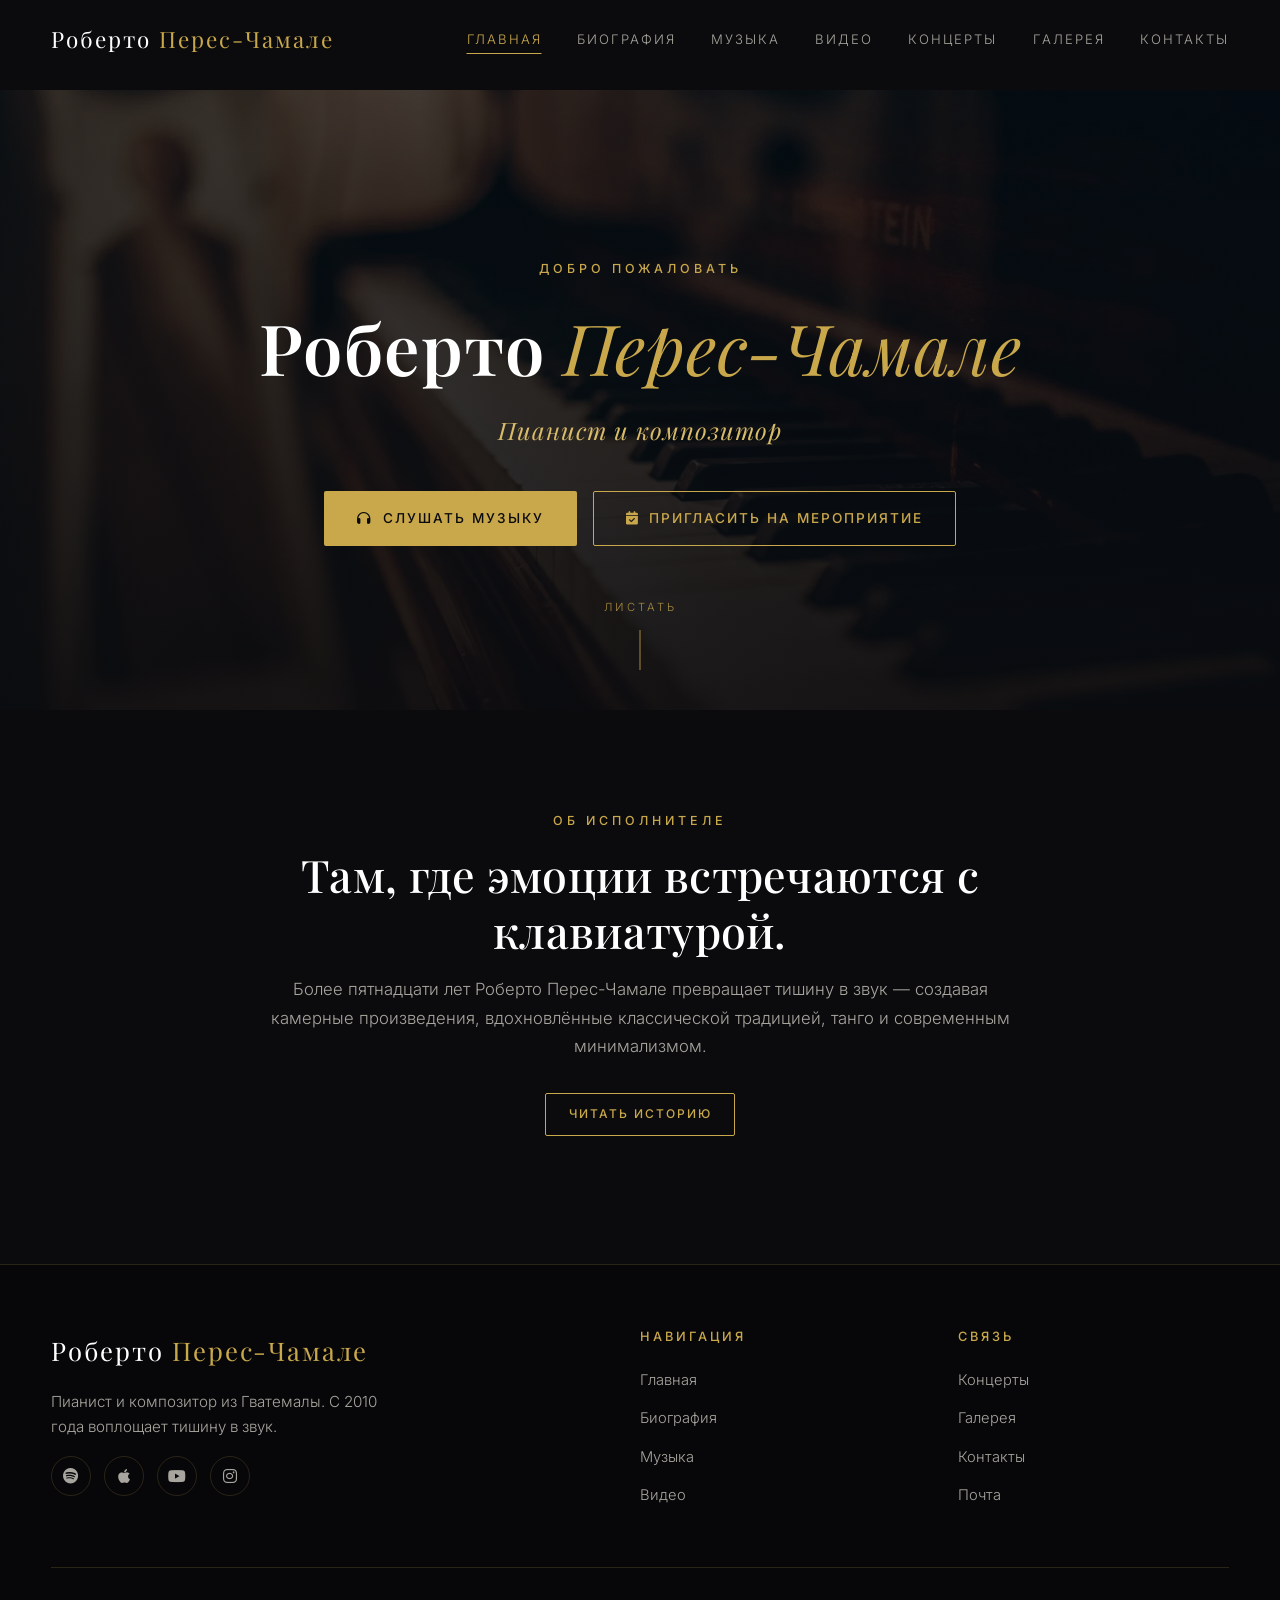
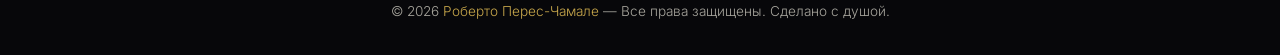
==== index.html @ b9c7d6a5 "Added photos to gallery and updated contact info" ====
<!doctype html>
<html lang="ru">
  <head>
    <meta charset="UTF-8" />
    <meta name="viewport" content="width=device-width, initial-scale=1.0" />
    <title>Роберто Перес-Чамале — Пианист и композитор</title>
    <meta
      name="description"
      content="Официальный портфолио Роберто Перес-Чамале, пианиста и композитора. Слушайте оригинальные сочинения, смотрите живые выступления и приглашайте на мероприятия."
    />
    <!-- ============== FAVICON SECTION ================== -->
    <link
      rel="icon"
      href="data:image/svg+xml,%3Csvg xmlns='http://www.w3.org/2000/svg' viewBox='0 0 100 100'%3E%3Ctext y='.9em' font-size='90'%3E🎹%3C/text%3E%3C/svg%3E"
    />
    <!-- =========== FONTS GOOGLE & AWESOME SECTION =========== -->
    <link rel="preconnect" href="https://fonts.googleapis.com" />
    <link rel="preconnect" href="https://fonts.gstatic.com" crossorigin />
    <link
      href="https://fonts.googleapis.com/css2?family=Playfair+Display:wght@400;500;600;700&family=Inter:wght@300;400;500;600&display=swap"
      rel="stylesheet"
    />
    <link
      rel="stylesheet"
      href="https://cdnjs.cloudflare.com/ajax/libs/font-awesome/6.5.1/css/all.min.css"
    />

    <!-- =============== CSS SECTION =============== -->
    <link rel="stylesheet" href="/css/style.css" />
  </head>
  <body>
    <!-- ============ HEADER SECTION ============ -->
    <header class="header" id="header">
      <div class="container header-inner">
        <a href="#home" class="logo" data-link="home"
          >Роберто <span>Перес-Чамале</span></a
        >
        <nav class="nav" id="nav">
          <ul>
            <li><a href="#home" data-link="home" class="active">Главная</a></li>
            <li><a href="#biography" data-link="biography">Биография</a></li>
            <li><a href="#music" data-link="music">Музыка</a></li>
            <li><a href="#videos" data-link="videos">Видео</a></li>
            <li><a href="#concerts" data-link="concerts">Концерты</a></li>
            <li><a href="#gallery" data-link="gallery">Галерея</a></li>
            <li><a href="#contact" data-link="contact">Контакты</a></li>
          </ul>
        </nav>
        <button class="hamburger" id="hamburger" aria-label="Меню">
          <span></span><span></span><span></span>
        </button>
      </div>
    </header>

    <!-- ============ HERO / HOME SECTION ============ -->
    <main>
      <section class="page active" id="home">
        <div class="hero">
          <div class="hero-bg"></div>
          <div class="hero-content">
            <span class="eyebrow">Добро пожаловать</span>
            <h1>Роберто <span class="gold">Перес-Чамале</span></h1>
            <p class="tagline">Пианист и композитор</p>
            <div class="hero-buttons">
              <a href="#music" data-link="music" class="btn btn-primary">
                <i class="fas fa-headphones"></i> Слушать музыку
              </a>
              <a href="#contact" data-link="contact" class="btn btn-outline">
                <i class="fas fa-calendar-check"></i> Пригласить на мероприятие
              </a>
            </div>
          </div>
          <div class="scroll-indicator">Листать</div>
        </div>

        <!-- Quick intro below hero -->
        <div class="section">
          <div class="container" style="text-align: center; max-width: 760px">
            <span class="eyebrow fade-in">Об исполнителе</span>
            <h2 class="section-title fade-in">
              Там, где эмоции встречаются с клавиатурой.
            </h2>
            <p
              class="fade-in"
              style="color: var(--text-dim); font-size: 1.05rem"
            >
              Более пятнадцати лет Роберто Перес-Чамале превращает тишину в звук
              — создавая камерные произведения, вдохновлённые классической
              традицией, танго и современным минимализмом.
            </p>
            <div style="margin-top: 2rem" class="fade-in">
              <a
                href="#biography"
                data-link="biography"
                class="btn btn-outline btn-sm"
                >Читать историю</a
              >
            </div>
          </div>
        </div>
      </section>

      <!-- ============ BIOGRAPHY SECTION ============ -->
      <section class="page" id="biography">
        <div class="section">
          <div class="container">
            <span class="eyebrow fade-in">Биография</span>
            <h2 class="section-title fade-in">
              Жизнь, посвящённая фортепиано.
            </h2>

            <div class="bio-grid">
              <div class="bio-photo fade-in">
                <img
                  src="/images/bio.jpg?auto=format&fit=crop&w=800&q=80"
                  alt="Портрет Роберто Перес-Чамале"
                />
              </div>
              <div class="bio-text fade-in">
                <p>
                  <strong>Роберто Перес-Чамале</strong> — гватемальский пианист,
                  композитор, органист, педагог и исследователь музыки майяского
                  происхождения (народ какчикель). Свою карьеру он начал в
                  родном городе, а затем получил образование в Национальной
                  консерватории имени Германа Алькантары и Высшей школе искусств
                  Университета Сан-Карлоса в Гватемале. Переломным моментом
                  стало получение российской государственной стипендии,
                  позволившей ему переехать в Москву для обучения в Российской
                  академии музыки имени Гнесиных.
                </p>
                <p>
                  <strong>Под руководством</strong>
                  выдающихся педагогов Роберто с отличием окончил бакалавриат
                  (2023) и магистратуру (2025) по специальности «Фортепиано». В
                  настоящее время он обучается в аспирантуре, исследуя
                  национальные тенденции гватемальской музыки XX века. Его
                  мастерство отмечено многочисленными наградами на международных
                  конкурсах в России, Коста-Рике и Гватемале.
                </p>
                <p>
                  За вклад в искусство Роберто удостоен звания «Выдающийся
                  гватемалец» (2023), а также наград «Ангел Мира» (2015) и
                  «Орден Кристалла» (2024). Он активно выступает на
                  международных фестивалях в Европе, Азии и Америке, посвящая
                  свою миссию популяризации латиноамериканской музыки и
                  укреплению культурного диалога между Гватемалой и миром.
                </p>

                <div class="influences">
                  <h4>Музыкальные влияния</h4>
                  <div class="influences-list">
                    <span>Фредерик Шопен</span>
                    <span>Клод Дебюсси</span>
                    <span>Астор Пьяццолла</span>
                    <span>Людовико Эйнауди</span>
                  </div>
                </div>

                <div class="stats">
                  <div class="stat">
                    <span class="stat-number">15+</span>
                    <span class="stat-label">Лет карьеры</span>
                  </div>
                  <div class="stat">
                    <span class="stat-number">12</span>
                    <span class="stat-label">Оригинальных сочинений</span>
                  </div>
                  <div class="stat">
                    <span class="stat-number">50+</span>
                    <span class="stat-label">Концертов</span>
                  </div>
                </div>
              </div>
            </div>
          </div>
        </div>
      </section>

      <!-- ============ MUSIC SECTION ============ -->
      <section class="page" id="music">
        <div class="section">
          <div class="container">
            <span class="eyebrow fade-in">Оригинальные сочинения</span>
            <h2 class="section-title fade-in">Музыка.</h2>
            <p class="section-subtitle fade-in">
              Избранные оригинальные произведения для фортепиано, написанные в
              период с 2014 по 2025 год. Каждая пьеса — это маленькая вселенная,
              сочинённая, исполненная и записанная Роберто Перес-Чамале.
            </p>

            <div class="music-grid" id="musicGrid"></div>
          </div>
        </div>
      </section>

      <!-- ============ VIDEOS SECTION ============ -->
      <section class="page" id="videos">
        <div class="section">
          <div class="container">
            <span class="eyebrow fade-in">Живые выступления</span>
            <h2 class="section-title fade-in">На сцене.</h2>
            <p class="section-subtitle fade-in">
              Записи концертов и сольных вечеров — запечатлённые в интимной
              атмосфере момента.
            </p>

            <div class="video-grid" id="videoGrid"></div>
          </div>
        </div>
      </section>

      <!-- ============ CONCERTS SECTION ============ -->
      <section class="page" id="concerts">
        <div class="section">
          <div class="container">
            <span class="eyebrow fade-in">Ближайшие даты</span>
            <h2 class="section-title fade-in">Концерты и календарь.</h2>
            <p class="section-subtitle fade-in">
              Приглашаю вас на предстоящий сольный вечер. Билеты можно
              приобрести в официальных кассах каждой площадки.
            </p>

            <div class="concert-list" id="concertList"></div>
          </div>
        </div>
      </section>

      <!-- ============ GALLERY SECTION ============ -->
      <section class="page" id="gallery">
        <div class="section">
          <div class="container">
            <span class="eyebrow fade-in">Галерея</span>
            <h2 class="section-title fade-in">Мгновения в образах.</h2>
            <p class="section-subtitle fade-in">
              Художественные фотографии с концертов, репетиций и тихих
              пространств между нотами.
            </p>

            <div class="gallery-grid" id="galleryGrid"></div>
          </div>
        </div>
      </section>

      <!-- ============ CONTACT SECTION============ -->
      <section class="page" id="contact">
        <div class="section">
          <div class="container">
            <span class="eyebrow fade-in">Контакты</span>
            <h2 class="section-title fade-in">Создадим что-то вместе.</h2>

            <div class="contact-grid">
              <div class="contact-info fade-in">
                <h3>Профессиональные запросы</h3>
                <p>
                  Для приглашений, сотрудничества, прессы или просто чтобы
                  поздороваться — я буду рад услышать вас. Обычно отвечаю в
                  течение 48 часов.
                </p>
                <ul class="contact-list">
                  <li>
                    <i class="fas fa-envelope"></i>
                    <div>
                      <strong>Электронная почта</strong>
                      <span>robertoperezchamale@yandex.ru</span>
                    </div>
                  </li>
                  <li>
                    <i class="fas fa-phone"></i>
                    <div>
                      <strong>Телефон</strong>
                      <span>+7 926 291 73 51</span>
                    </div>
                  </li>
                  <li>
                    <i class="fas fa-map-marker-alt"></i>
                    <div>
                      <strong>Местоположение</strong>
                      <span>Москва, Россия</span>
                    </div>
                  </li>
                </ul>
              </div>

              <form class="contact-form fade-in" id="contactForm" novalidate>
                <div class="form-group">
                  <label for="name">Имя</label>
                  <input type="text" id="name" name="name" required />
                </div>
                <div class="form-group">
                  <label for="email">Электронная почта</label>
                  <input type="email" id="email" name="email" required />
                </div>
                <div class="form-group">
                  <label for="message">Сообщение</label>
                  <textarea id="message" name="message" required></textarea>
                </div>
                <button
                  type="submit"
                  class="btn btn-primary"
                  style="width: 100%; justify-content: center"
                >
                  <i class="fas fa-paper-plane"></i> Отправить сообщение
                </button>
                <div class="form-status" id="formStatus"></div>
              </form>
            </div>
          </div>
        </div>
      </section>
    </main>

    <!-- ============ VIDEO MODAL SECTION ============ -->
    <div class="modal" id="videoModal">
      <div class="modal-content">
        <button class="modal-close" id="modalClose" aria-label="Закрыть">
          <i class="fas fa-times"></i>
        </button>
        <iframe id="modalIframe" src="" allowfullscreen></iframe>
      </div>
    </div>

    <!-- ============ FOOTER SECTION ============ -->
    <footer class="footer">
      <div class="container">
        <div class="footer-grid">
          <div class="footer-brand">
            <a href="#home" data-link="home" class="logo"
              >Роберто <span>Перес-Чамале</span></a
            >
            <p>
              Пианист и композитор из Гватемалы. С 2010 года воплощает тишину в
              звук.
            </p>
            <div class="social-icons">
              <a href="#" aria-label="Spotify"
                ><i class="fab fa-spotify"></i
              ></a>
              <a href="#" aria-label="Apple Music"
                ><i class="fab fa-apple"></i
              ></a>
              <a href="#" aria-label="YouTube"
                ><i class="fab fa-youtube"></i
              ></a>
              <a href="#" aria-label="Instagram"
                ><i class="fab fa-instagram"></i
              ></a>
            </div>
          </div>
          <div>
            <h4>Навигация</h4>
            <ul class="footer-links">
              <li><a href="#home" data-link="home">Главная</a></li>
              <li><a href="#biography" data-link="biography">Биография</a></li>
              <li><a href="#music" data-link="music">Музыка</a></li>
              <li><a href="#videos" data-link="videos">Видео</a></li>
            </ul>
          </div>
          <div>
            <h4>Связь</h4>
            <ul class="footer-links">
              <li><a href="#concerts" data-link="concerts">Концерты</a></li>
              <li><a href="#gallery" data-link="gallery">Галерея</a></li>
              <li><a href="#contact" data-link="contact">Контакты</a></li>
              <li><a href="mailto:robertoperezchamale@yandex.ru">Почта</a></li>
            </ul>
          </div>
        </div>
        <div class="footer-bottom">
          © 2026 <span class="gold">Роберто Перес-Чамале</span> — Все права
          защищены. Сделано с душой.
        </div>
      </div>
    </footer>

    <!-- ====== JAVASCRIPT SECTION ====== -->
    <script src="/js/script.js"></script>
  </body>
</html>
---- css/style.css ----
/* ---------- Reset & Base ---------- */
*,
*::before,
*::after {
  box-sizing: border-box;
  margin: 0;
  padding: 0;
}

:root {
  --gold: #c9a84c;
  --gold-soft: #d9bc6a;
  --bg: #0b0b0e;
  --bg-alt: #111116;
  --bg-card: #16161c;
  --text: #e8e6df;
  --text-dim: #a7a59d;
  --border: rgba(201, 168, 76, 0.18);
  --serif: "Playfair Display", Georgia, serif;
  --sans: "Inter", system-ui, -apple-system, sans-serif;
  --max: 1200px;
  --transition: 0.35s cubic-bezier(0.2, 0.7, 0.2, 1);
}

html {
  scroll-behavior: smooth;
}
body {
  font-family: var(--sans);
  background: var(--bg);
  color: var(--text);
  line-height: 1.7;
  font-weight: 300;
  overflow-x: hidden;
  -webkit-font-smoothing: antialiased;
}

h1,
h2,
h3,
h4 {
  font-family: var(--serif);
  font-weight: 500;
  letter-spacing: 0.3px;
  line-height: 1.25;
  color: #fff;
}

h1 {
  font-size: clamp(2.4rem, 5.5vw, 4.5rem);
}
h2 {
  font-size: clamp(1.9rem, 3.6vw, 2.8rem);
}
h3 {
  font-size: clamp(1.2rem, 1.6vw, 1.4rem);
}

a {
  color: inherit;
  text-decoration: none;
}
img {
  max-width: 100%;
  display: block;
}
button {
  font-family: inherit;
  cursor: pointer;
  border: none;
  background: none;
  color: inherit;
}

/* ---------- Utilities ---------- */
.container {
  width: 92%;
  max-width: var(--max);
  margin: 0 auto;
}
.gold {
  color: var(--gold);
}
.eyebrow {
  font-family: var(--sans);
  text-transform: uppercase;
  letter-spacing: 4px;
  font-size: 0.78rem;
  color: var(--gold);
  font-weight: 500;
  margin-bottom: 1rem;
  display: inline-block;
}
.section-title {
  margin-bottom: 1rem;
}
.section-subtitle {
  color: var(--text-dim);
  max-width: 640px;
  margin-bottom: 3rem;
}

/* ---------- Buttons ---------- */
.btn {
  display: inline-flex;
  align-items: center;
  gap: 0.6rem;
  padding: 0.95rem 2rem;
  font-size: 0.85rem;
  letter-spacing: 2px;
  text-transform: uppercase;
  font-weight: 500;
  border-radius: 2px;
  transition: all var(--transition);
  border: 1px solid transparent;
  cursor: pointer;
}
.btn-primary {
  background: var(--gold);
  color: #0b0b0e;
}
.btn-primary:hover {
  background: transparent;
  color: var(--gold);
  border-color: var(--gold);
  transform: translateY(-2px);
}
.btn-outline {
  background: transparent;
  color: var(--gold);
  border: 1px solid var(--gold);
}
.btn-outline:hover {
  background: var(--gold);
  color: #0b0b0e;
  transform: translateY(-2px);
}
.btn-sm {
  padding: 0.65rem 1.4rem;
  font-size: 0.75rem;
}

/* ---------- Header ---------- */
.header {
  position: fixed;
  top: 0;
  left: 0;
  right: 0;
  z-index: 100;
  padding: 1.25rem 0;
  transition: all var(--transition);
  background: rgba(11, 11, 14, 0);
  backdrop-filter: blur(0);
}
.header.scrolled {
  background: rgba(11, 11, 14, 0.85);
  backdrop-filter: blur(14px);
  padding: 0.9rem 0;
  border-bottom: 1px solid var(--border);
}
.header-inner {
  display: flex;
  align-items: center;
  justify-content: space-between;
}
.logo {
  font-family: var(--serif);
  font-size: 1.4rem;
  letter-spacing: 2px;
  color: #fff;
}
.logo span {
  color: var(--gold);
}

.nav ul {
  display: flex;
  list-style: none;
  gap: 2.2rem;
}
.nav a {
  font-size: 0.82rem;
  letter-spacing: 2px;
  text-transform: uppercase;
  color: var(--text-dim);
  transition: color var(--transition);
  position: relative;
  padding: 0.4rem 0;
}
.nav a::after {
  content: "";
  position: absolute;
  bottom: 0;
  left: 50%;
  width: 0;
  height: 1px;
  background: var(--gold);
  transition: all var(--transition);
  transform: translateX(-50%);
}
.nav a:hover,
.nav a.active {
  color: var(--gold);
}
.nav a:hover::after,
.nav a.active::after {
  width: 100%;
}

.hamburger {
  display: none;
  flex-direction: column;
  gap: 5px;
  padding: 0.5rem;
  z-index: 110;
}
.hamburger span {
  width: 26px;
  height: 2px;
  background: var(--gold);
  transition: all var(--transition);
}
.hamburger.open span:nth-child(1) {
  transform: translateY(7px) rotate(45deg);
}
.hamburger.open span:nth-child(2) {
  opacity: 0;
}
.hamburger.open span:nth-child(3) {
  transform: translateY(-7px) rotate(-45deg);
}

/* ---------- Pages ---------- */
.page {
  display: none;
  padding-top: 90px;
  min-height: 100vh;
}
.page.active {
  display: block;
  animation: pageFade 0.6s ease;
}
@keyframes pageFade {
  from {
    opacity: 0;
    transform: translateY(12px);
  }
  to {
    opacity: 1;
    transform: translateY(0);
  }
}

/* ---------- Hero ---------- */
.hero {
  position: relative;
  height: 20vh;
  min-height: 620px;
  display: flex;
  align-items: center;
  justify-content: center;
  text-align: center;
  overflow: hidden;
  padding-top: 0;
}
.hero-bg {
  position: absolute;
  inset: 0;
  background-image: url("/images/hero.webp?auto=format&fit=crop&w=1920&q=80");
  background-size: cover;
  background-position: center;
  filter: brightness(0.45) contrast(1.05);
  transform: scale(1.05);
  animation: slowZoom 20s ease-in-out infinite alternate;
}

@keyframes slowZoom {
  from {
    transform: scale(1.05);
  }
  to {
    transform: scale(1.15);
  }
}
.hero::before {
  content: "";
  position: absolute;
  inset: 0;
  background: linear-gradient(
    180deg,
    rgba(11, 11, 14, 0.4) 0%,
    rgba(11, 11, 14, 0.85) 100%
  );
  z-index: 1;
}
.hero-content {
  position: relative;
  z-index: 2;
  padding: 0 1.5rem;
  max-width: 900px;
}
.hero .eyebrow {
  margin-bottom: 1.5rem;
}
.hero h1 {
  font-weight: 600;
  margin-bottom: 1.2rem;
  letter-spacing: 1px;
}
.hero h1 .gold {
  font-style: italic;
  font-weight: 400;
}
.hero .tagline {
  font-family: var(--serif);
  font-style: italic;
  font-size: clamp(1.1rem, 2vw, 1.5rem);
  color: var(--gold-soft);
  margin-bottom: 2.5rem;
  letter-spacing: 1px;
}
.hero-buttons {
  display: flex;
  gap: 1rem;
  justify-content: center;
  flex-wrap: wrap;
}
.scroll-indicator {
  position: absolute;
  bottom: 2.5rem;
  left: 50%;
  transform: translateX(-50%);
  z-index: 2;
  color: var(--gold);
  font-size: 0.7rem;
  letter-spacing: 3px;
  text-transform: uppercase;
  opacity: 0.8;
}
.scroll-indicator::after {
  content: "";
  display: block;
  width: 1px;
  height: 40px;
  background: var(--gold);
  margin: 0.8rem auto 0;
  animation: scrollLine 2s ease-in-out infinite;
}
@keyframes scrollLine {
  0%,
  100% {
    transform: scaleY(0.3);
    opacity: 0.3;
  }
  50% {
    transform: scaleY(1);
    opacity: 1;
  }
}

/* ---------- Sections ---------- */
.section {
  padding: 6rem 0;
}
.section-alt {
  background: var(--bg-alt);
}

/* ---------- Biography ---------- */
.bio-grid {
  display: grid;
  grid-template-columns: 1fr 1.4fr;
  gap: 4rem;
  align-items: start;
}
.bio-photo {
  position: relative;
  overflow: hidden;
  border-radius: 2px;
}
.bio-photo img {
  width: 100%;
  aspect-ratio: 3/4;
  object-fit: cover;
  filter: grayscale(20%) contrast(1.05);
  transition: transform 0.8s ease;
}
.bio-photo:hover img {
  transform: scale(1.04);
}
.bio-photo::after {
  content: "";
  position: absolute;
  inset: 12px;
  border: 1px solid var(--gold);
  pointer-events: none;
  opacity: 0.6;
}
.bio-text p {
  color: var(--text-dim);
  margin-bottom: 1.2rem;
  font-size: 1.02rem;
}
.bio-text p strong {
  color: var(--text);
  font-weight: 500;
}
.influences {
  margin-top: 2rem;
  padding-top: 2rem;
  border-top: 1px solid var(--border);
}
.influences h4 {
  font-size: 0.85rem;
  text-transform: uppercase;
  letter-spacing: 3px;
  color: var(--gold);
  margin-bottom: 1rem;
  font-family: var(--sans);
  font-weight: 500;
}
.influences-list {
  display: flex;
  flex-wrap: wrap;
  gap: 0.6rem;
}
.influences-list span {
  padding: 0.5rem 1.2rem;
  border: 1px solid var(--border);
  font-size: 0.85rem;
  letter-spacing: 1px;
  color: var(--text);
  transition: all var(--transition);
}
.influences-list span:hover {
  border-color: var(--gold);
  color: var(--gold);
}

.stats {
  display: grid;
  grid-template-columns: repeat(3, 1fr);
  gap: 1.5rem;
  margin-top: 3rem;
  padding-top: 3rem;
  border-top: 1px solid var(--border);
}
.stat {
  text-align: center;
  padding: 1.5rem 0.5rem;
}
.stat-number {
  font-family: var(--serif);
  font-size: clamp(2rem, 3.5vw, 2.8rem);
  color: var(--gold);
  font-weight: 600;
  display: block;
  margin-bottom: 0.3rem;
}
.stat-label {
  font-size: 0.78rem;
  text-transform: uppercase;
  letter-spacing: 2px;
  color: var(--text-dim);
}

/* ---------- Music Cards ---------- */
.music-grid {
  display: grid;
  grid-template-columns: repeat(auto-fit, minmax(260px, 1fr));
  gap: 2rem;
}
.music-card {
  background: var(--bg-card);
  border: 1px solid var(--border);
  overflow: hidden;
  transition: all var(--transition);
  position: relative;
}
.music-card:hover {
  transform: translateY(-6px);
  border-color: var(--gold);
  box-shadow: 0 20px 40px rgba(0, 0, 0, 0.4);
}
.music-art {
  position: relative;
  aspect-ratio: 1;
  overflow: hidden;
  background: linear-gradient(135deg, #1a1a22 0%, #0b0b0e 100%);
}
.music-art img {
  width: 100%;
  height: 100%;
  object-fit: cover;
  transition: transform 0.6s ease;
  opacity: 0.9;
}
.music-card:hover .music-art img {
  transform: scale(1.08);
}
.play-btn {
  position: absolute;
  top: 50%;
  left: 50%;
  transform: translate(-50%, -50%) scale(0.8);
  width: 64px;
  height: 64px;
  border-radius: 50%;
  background: var(--gold);
  color: #0b0b0e;
  display: flex;
  align-items: center;
  justify-content: center;
  font-size: 1.3rem;
  opacity: 0;
  transition: all var(--transition);
  box-shadow: 0 10px 30px rgba(201, 168, 76, 0.4);
}
.music-card:hover .play-btn {
  opacity: 1;
  transform: translate(-50%, -50%) scale(1);
}
.play-btn:hover {
  transform: translate(-50%, -50%) scale(1.1) !important;
}
.music-info {
  padding: 1.5rem;
}
.music-info h3 {
  margin-bottom: 0.4rem;
  font-size: 1.2rem;
}
.music-info .year {
  color: var(--gold);
  font-size: 0.8rem;
  letter-spacing: 2px;
  text-transform: uppercase;
}

/* ---------- Videos ---------- */
.video-grid {
  display: grid;
  grid-template-columns: repeat(3, 1fr);
  gap: 1.8rem;
}
.video-card {
  background: var(--bg-card);
  overflow: hidden;
  border: 1px solid var(--border);
  transition: all var(--transition);
}
.video-card:hover {
  border-color: var(--gold);
  transform: translateY(-4px);
}
.video-thumb {
  position: relative;
  aspect-ratio: 16/9;
  overflow: hidden;
  cursor: pointer;
}
.video-thumb img {
  width: 100%;
  height: 100%;
  object-fit: cover;
  transition: transform 0.6s ease;
}
.video-card:hover .video-thumb img {
  transform: scale(1.05);
}
.video-thumb::after {
  content: "\f04b";
  font-family: "Font Awesome 6 Free";
  font-weight: 900;
  position: absolute;
  top: 50%;
  left: 50%;
  transform: translate(-50%, -50%);
  width: 60px;
  height: 60px;
  border-radius: 50%;
  background: rgba(201, 168, 76, 0.9);
  color: #0b0b0e;
  display: flex;
  align-items: center;
  justify-content: center;
  font-size: 1.2rem;
  padding-left: 4px;
  transition: all var(--transition);
}
.video-card:hover .video-thumb::after {
  background: var(--gold);
  transform: translate(-50%, -50%) scale(1.1);
}
.video-info {
  padding: 1.3rem 1.4rem;
}
.video-info h3 {
  font-size: 1.05rem;
  margin-bottom: 0.5rem;
  line-height: 1.4;
}
.video-info .event-type {
  color: var(--gold);
  font-size: 0.75rem;
  letter-spacing: 2px;
  text-transform: uppercase;
}

/* Video Modal */
.modal {
  display: none;
  position: fixed;
  inset: 0;
  background: rgba(0, 0, 0, 0.92);
  z-index: 1000;
  align-items: center;
  justify-content: center;
  padding: 2rem;
}
.modal.active {
  display: flex;
  animation: pageFade 0.3s ease;
}
.modal-content {
  width: 100%;
  max-width: 960px;
  aspect-ratio: 16/9;
  position: relative;
}
.modal-content iframe {
  width: 100%;
  height: 100%;
  border: none;
}
.modal-close {
  position: absolute;
  top: -40px;
  right: 0;
  color: var(--gold);
  font-size: 1.5rem;
  cursor: pointer;
}

/* ---------- Concerts ---------- */
.concert-list {
  display: flex;
  flex-direction: column;
  gap: 1rem;
}
.concert-item {
  display: grid;
  grid-template-columns: 120px 1fr auto;
  align-items: center;
  gap: 2rem;
  padding: 1.8rem 2rem;
  background: var(--bg-card);
  border: 1px solid var(--border);
  border-left: 3px solid var(--gold);
  transition: all var(--transition);
}
.concert-item:hover {
  transform: translateX(6px);
  border-color: var(--gold);
}
.concert-date {
  text-align: center;
  padding: 0.5rem;
  border-right: 1px solid var(--border);
}
.concert-date .day {
  font-family: var(--serif);
  font-size: 2.2rem;
  color: var(--gold);
  font-weight: 600;
  line-height: 1;
  display: block;
}
.concert-date .month {
  font-size: 0.75rem;
  letter-spacing: 3px;
  text-transform: uppercase;
  color: var(--text-dim);
  margin-top: 0.3rem;
  display: block;
}
.concert-details h3 {
  font-size: 1.25rem;
  margin-bottom: 0.4rem;
}
.concert-meta {
  color: var(--text-dim);
  font-size: 0.9rem;
  display: flex;
  gap: 1.2rem;
  flex-wrap: wrap;
}
.concert-meta span i {
  color: var(--gold);
  margin-right: 0.4rem;
}

/* ---------- Gallery ---------- */
.gallery-grid {
  display: grid;
  grid-template-columns: repeat(4, 1fr);
  grid-auto-rows: 220px;
  gap: 0.8rem;
}
.gallery-item {
  overflow: hidden;
  position: relative;
  cursor: pointer;
  border-radius: 2px;
}
.gallery-item img {
  width: 100%;
  height: 100%;
  object-fit: cover;
  transition: transform 0.7s ease;
  filter: grayscale(15%);
}
.gallery-item:hover img {
  transform: scale(1.08);
  filter: grayscale(0%);
}
.gallery-item::after {
  content: "";
  position: absolute;
  inset: 0;
  background: linear-gradient(180deg, transparent 60%, rgba(11, 11, 14, 0.7));
  opacity: 0;
  transition: opacity var(--transition);
}
.gallery-item:hover::after {
  opacity: 1;
}
.gallery-item:nth-child(1) {
  grid-column: span 2;
  grid-row: span 2;
}
.gallery-item:nth-child(6) {
  grid-column: span 2;
}

/* ---------- Contact ---------- */
.contact-grid {
  display: grid;
  grid-template-columns: 1fr 1.3fr;
  gap: 4rem;
}
.contact-info h3 {
  font-size: 1.6rem;
  margin-bottom: 1.5rem;
}
.contact-info p {
  color: var(--text-dim);
  margin-bottom: 2rem;
}
.contact-list {
  list-style: none;
  margin-bottom: 2rem;
}
.contact-list li {
  display: flex;
  align-items: center;
  gap: 1rem;
  padding: 1rem 0;
  border-bottom: 1px solid var(--border);
}
.contact-list li i {
  color: var(--gold);
  font-size: 1.1rem;
  width: 24px;
}
.contact-list li strong {
  display: block;
  font-size: 0.75rem;
  letter-spacing: 2px;
  text-transform: uppercase;
  color: var(--text-dim);
  font-weight: 500;
  margin-bottom: 0.2rem;
}
.contact-list li span {
  color: var(--text);
}

.contact-form {
  background: var(--bg-card);
  padding: 2.5rem;
  border: 1px solid var(--border);
}
.form-group {
  margin-bottom: 1.3rem;
}
.form-group label {
  display: block;
  font-size: 0.75rem;
  letter-spacing: 2px;
  text-transform: uppercase;
  color: var(--gold);
  margin-bottom: 0.5rem;
  font-weight: 500;
}
.form-group input,
.form-group textarea {
  width: 100%;
  padding: 0.9rem 1rem;
  background: var(--bg);
  border: 1px solid var(--border);
  color: var(--text);
  font-family: var(--sans);
  font-size: 0.95rem;
  transition: border-color var(--transition);
  border-radius: 2px;
}
.form-group input:focus,
.form-group textarea:focus {
  outline: none;
  border-color: var(--gold);
}
.form-group textarea {
  resize: vertical;
  min-height: 140px;
}
.form-status {
  margin-top: 1rem;
  padding: 0.8rem 1rem;
  font-size: 0.88rem;
  border-radius: 2px;
  display: none;
}
.form-status.success {
  display: block;
  background: rgba(201, 168, 76, 0.1);
  color: var(--gold);
  border: 1px solid var(--gold);
}
.form-status.error {
  display: block;
  background: rgba(200, 60, 60, 0.1);
  color: #e88;
  border: 1px solid #e88;
}

/* ---------- Footer ---------- */
.footer {
  background: #07070a;
  padding: 4rem 0 2rem;
  border-top: 1px solid var(--border);
  margin-top: 2rem;
}
.footer-grid {
  display: grid;
  grid-template-columns: 2fr 1fr 1fr;
  gap: 3rem;
  margin-bottom: 3rem;
}
.footer-brand .logo {
  font-size: 1.6rem;
  margin-bottom: 1rem;
  display: block;
}
.footer-brand p {
  color: var(--text-dim);
  max-width: 360px;
  font-size: 0.95rem;
}
.footer h4 {
  font-family: var(--sans);
  font-size: 0.8rem;
  letter-spacing: 3px;
  text-transform: uppercase;
  color: var(--gold);
  margin-bottom: 1.3rem;
  font-weight: 500;
}
.footer-links {
  list-style: none;
}
.footer-links li {
  margin-bottom: 0.7rem;
}
.footer-links a {
  color: var(--text-dim);
  font-size: 0.92rem;
  transition: color var(--transition);
}
.footer-links a:hover {
  color: var(--gold);
}

.social-icons {
  display: flex;
  gap: 0.8rem;
  margin-top: 1rem;
}
.social-icons a {
  width: 40px;
  height: 40px;
  border: 1px solid var(--border);
  border-radius: 50%;
  display: flex;
  align-items: center;
  justify-content: center;
  color: var(--text-dim);
  transition: all var(--transition);
}
.social-icons a:hover {
  background: var(--gold);
  color: #0b0b0e;
  border-color: var(--gold);
  transform: translateY(-3px);
}

.footer-bottom {
  padding-top: 2rem;
  border-top: 1px solid var(--border);
  text-align: center;
  color: var(--text-dim);
  font-size: 0.85rem;
}
.footer-bottom .gold {
  color: var(--gold);
}

/* ---------- Scroll Animations ---------- */
.fade-in {
  opacity: 0;
  transform: translateY(30px);
  transition:
    opacity 0.9s ease,
    transform 0.9s ease;
}
.fade-in.visible {
  opacity: 1;
  transform: translateY(0);
}

/* ---------- Responsive ---------- */
@media (max-width: 900px) {
  .hamburger {
    display: flex;
  }
  .nav {
    position: fixed;
    top: 0;
    right: -100%;
    width: 80%;
    max-width: 320px;
    height: 100vh;
    background: var(--bg-alt);
    padding: 6rem 2rem 2rem;
    transition: right var(--transition);
    border-left: 1px solid var(--border);
  }
  .nav.open {
    right: 0;
  }
  .nav ul {
    flex-direction: column;
    gap: 1.5rem;
  }
  .nav a {
    font-size: 1rem;
  }

  .bio-grid,
  .contact-grid {
    grid-template-columns: 1fr;
    gap: 2.5rem;
  }
  .bio-photo {
    max-width: 400px;
    margin: 0 auto;
  }
  .video-grid {
    grid-template-columns: repeat(2, 1fr);
  }
  .gallery-grid {
    grid-template-columns: repeat(3, 1fr);
    grid-auto-rows: 180px;
  }
  .gallery-item:nth-child(1) {
    grid-column: span 2;
    grid-row: span 2;
  }
  .footer-grid {
    grid-template-columns: 1fr;
    gap: 2rem;
  }
  .concert-item {
    grid-template-columns: 1fr;
    gap: 1rem;
    text-align: center;
  }
  .concert-date {
    border-right: none;
    border-bottom: 1px solid var(--border);
    padding-bottom: 1rem;
  }
  .concert-meta {
    justify-content: center;
  }
}

@media (max-width: 560px) {
  .section {
    padding: 4rem 0;
  }
  .video-grid {
    grid-template-columns: 1fr;
  }
  .gallery-grid {
    grid-template-columns: repeat(2, 1fr);
    grid-auto-rows: 160px;
  }
  .gallery-item:nth-child(1) {
    grid-column: span 2;
    grid-row: span 1;
  }
  .gallery-item:nth-child(6) {
    grid-column: span 1;
  }
  .stats {
    grid-template-columns: 1fr;
    gap: 0.5rem;
  }
  .stat {
    padding: 1rem;
  }
  .contact-form {
    padding: 1.5rem;
  }
  .hero-buttons .btn {
    width: 100%;
    justify-content: center;
  }
}
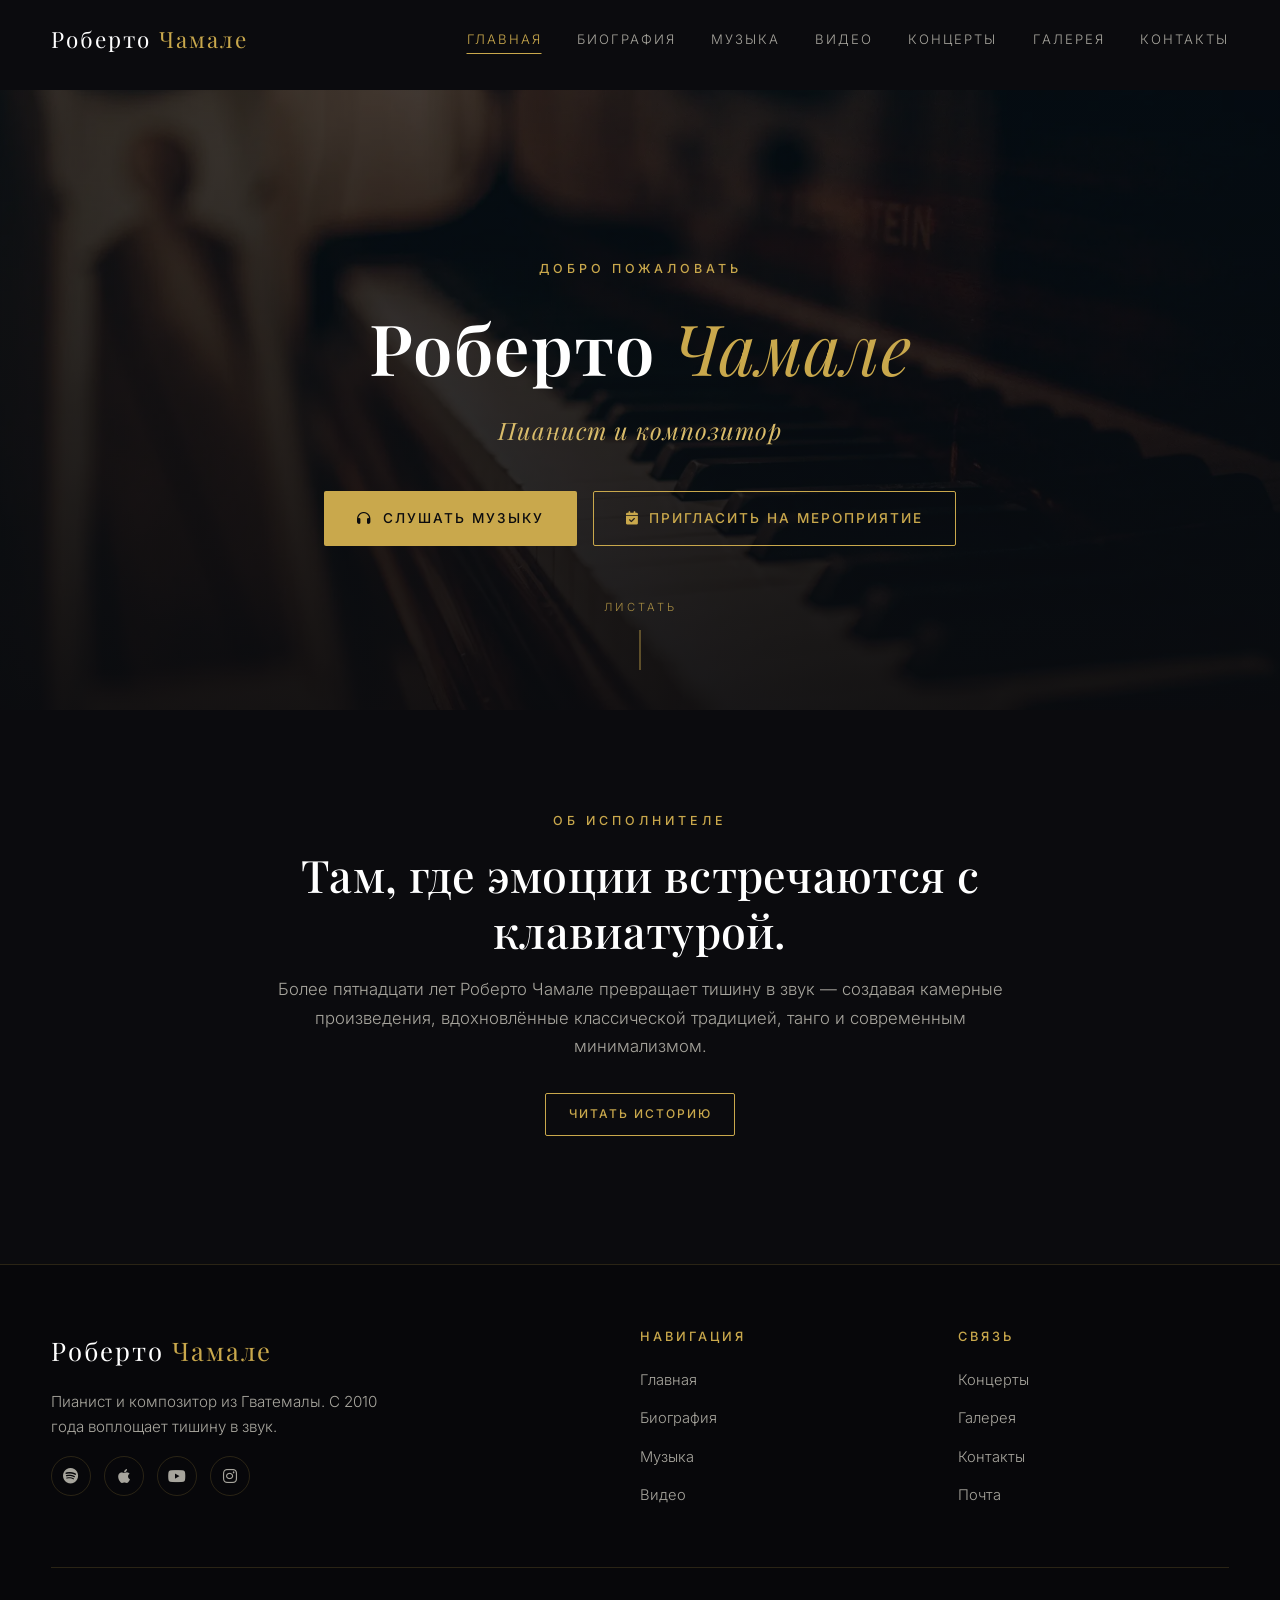
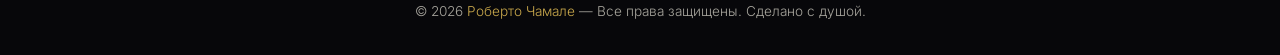
==== commit 39487932: "modified surname at client's request" ====
--- a/index.html
+++ b/index.html
@@ -3,10 +3,10 @@
   <head>
     <meta charset="UTF-8" />
     <meta name="viewport" content="width=device-width, initial-scale=1.0" />
-    <title>Роберто Перес-Чамале — Пианист и композитор</title>
+    <title>Роберто Чамале — Пианист и композитор</title>
     <meta
       name="description"
-      content="Официальный портфолио Роберто Перес-Чамале, пианиста и композитора. Слушайте оригинальные сочинения, смотрите живые выступления и приглашайте на мероприятия."
+      content="Официальный портфолио Роберто Чамале, пианиста и композитора. Слушайте оригинальные сочинения, смотрите живые выступления и приглашайте на мероприятия."
     />
     <!-- ============== FAVICON SECTION ================== -->
     <link
@@ -33,7 +33,7 @@
     <header class="header" id="header">
       <div class="container header-inner">
         <a href="#home" class="logo" data-link="home"
-          >Роберто <span>Перес-Чамале</span></a
+          >Роберто <span>Чамале</span></a
         >
         <nav class="nav" id="nav">
           <ul>
@@ -59,7 +59,7 @@
           <div class="hero-bg"></div>
           <div class="hero-content">
             <span class="eyebrow">Добро пожаловать</span>
-            <h1>Роберто <span class="gold">Перес-Чамале</span></h1>
+            <h1>Роберто <span class="gold">Чамале</span></h1>
             <p class="tagline">Пианист и композитор</p>
             <div class="hero-buttons">
               <a href="#music" data-link="music" class="btn btn-primary">
@@ -84,8 +84,8 @@
               class="fade-in"
               style="color: var(--text-dim); font-size: 1.05rem"
             >
-              Более пятнадцати лет Роберто Перес-Чамале превращает тишину в звук
-              — создавая камерные произведения, вдохновлённые классической
+              Более пятнадцати лет Роберто Чамале превращает тишину в звук —
+              создавая камерные произведения, вдохновлённые классической
               традицией, танго и современным минимализмом.
             </p>
             <div style="margin-top: 2rem" class="fade-in">
@@ -113,12 +113,12 @@
               <div class="bio-photo fade-in">
                 <img
                   src="/images/bio.jpg?auto=format&fit=crop&w=800&q=80"
-                  alt="Портрет Роберто Перес-Чамале"
+                  alt="Портрет Роберто Чамале"
                 />
               </div>
               <div class="bio-text fade-in">
                 <p>
-                  <strong>Роберто Перес-Чамале</strong> — гватемальский пианист,
+                  <strong>Роберто Чамале</strong> — гватемальский пианист,
                   композитор, органист, педагог и исследователь музыки майяского
                   происхождения (народ какчикель). Свою карьеру он начал в
                   родном городе, а затем получил образование в Национальной
@@ -185,7 +185,7 @@
             <p class="section-subtitle fade-in">
               Избранные оригинальные произведения для фортепиано, написанные в
               период с 2014 по 2025 год. Каждая пьеса — это маленькая вселенная,
-              сочинённая, исполненная и записанная Роберто Перес-Чамале.
+              сочинённая, исполненная и записанная Роберто Чамале.
             </p>
 
             <div class="music-grid" id="musicGrid"></div>
@@ -325,7 +325,7 @@
         <div class="footer-grid">
           <div class="footer-brand">
             <a href="#home" data-link="home" class="logo"
-              >Роберто <span>Перес-Чамале</span></a
+              >Роберто <span>Чамале</span></a
             >
             <p>
               Пианист и композитор из Гватемалы. С 2010 года воплощает тишину в
@@ -366,8 +366,8 @@
           </div>
         </div>
         <div class="footer-bottom">
-          © 2026 <span class="gold">Роберто Перес-Чамале</span> — Все права
-          защищены. Сделано с душой.
+          © 2026 <span class="gold">Роберто Чамале</span> — Все права защищены.
+          Сделано с душой.
         </div>
       </div>
     </footer>
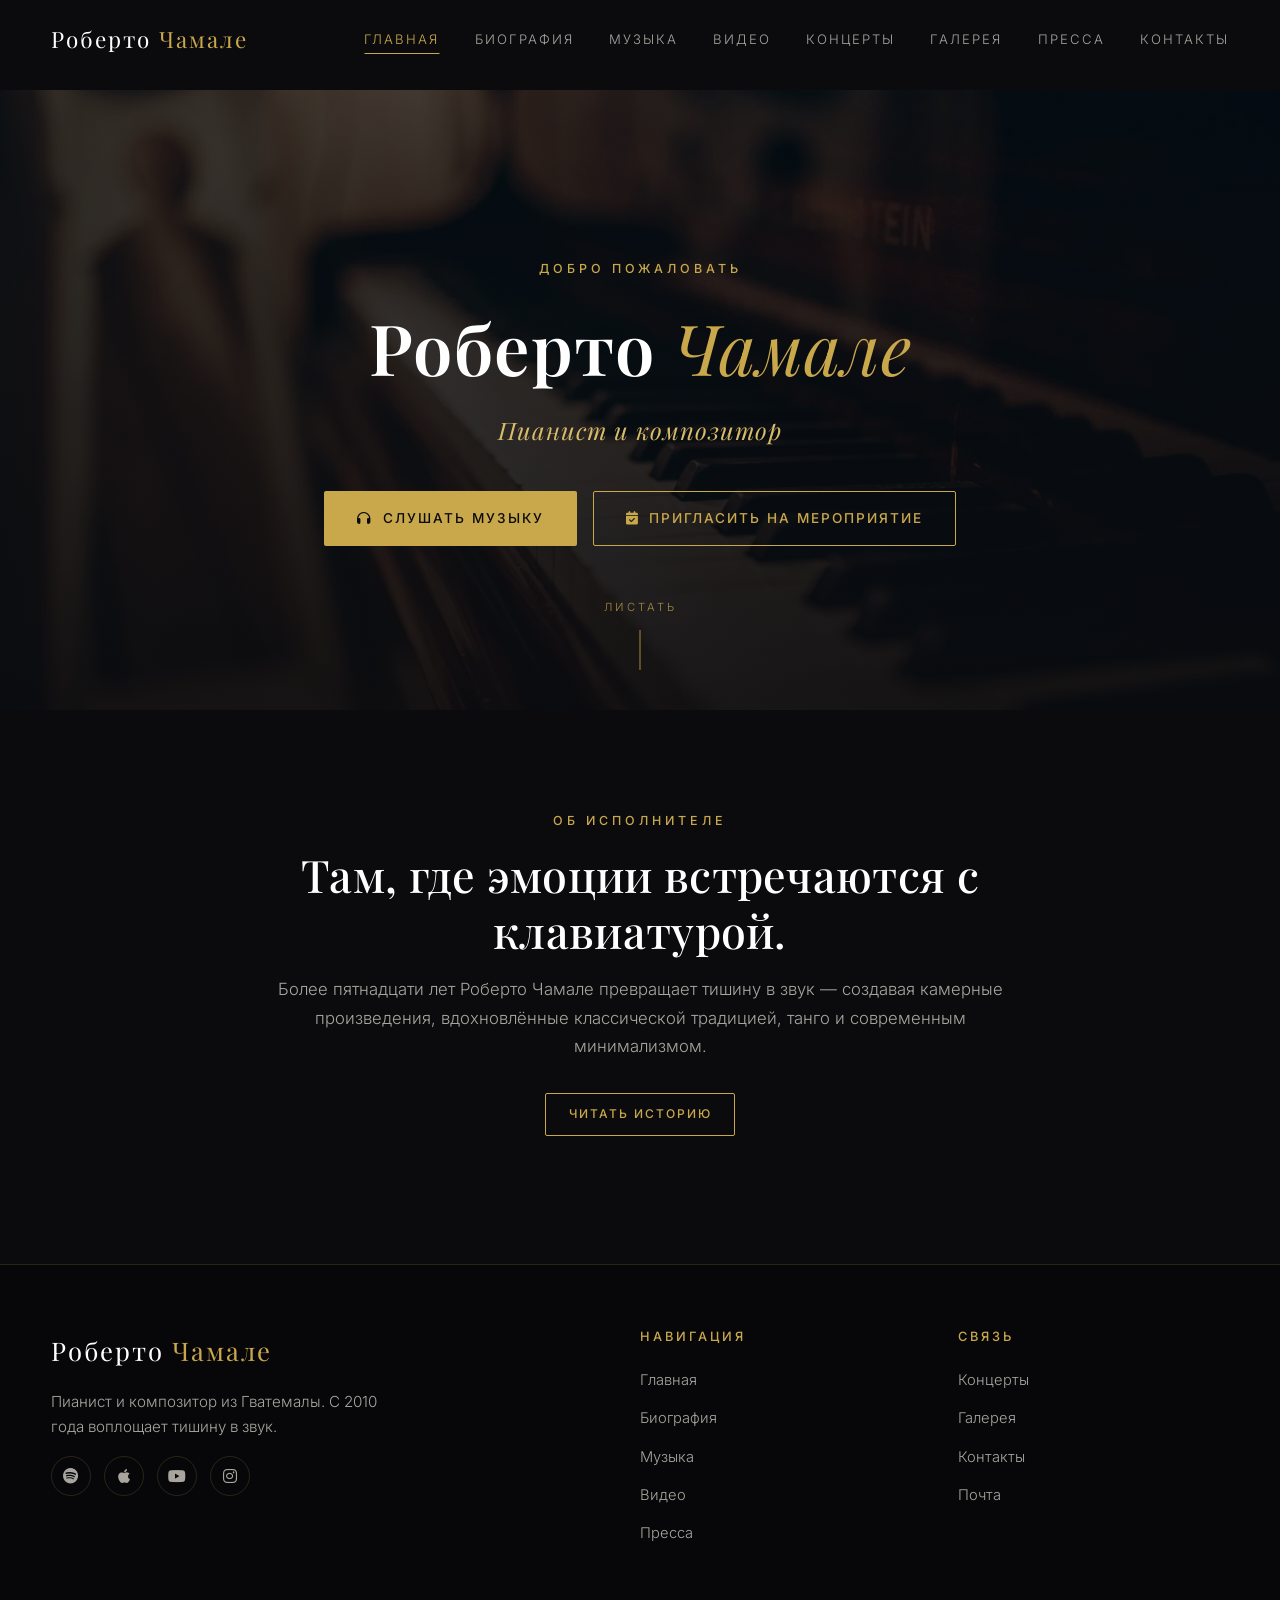
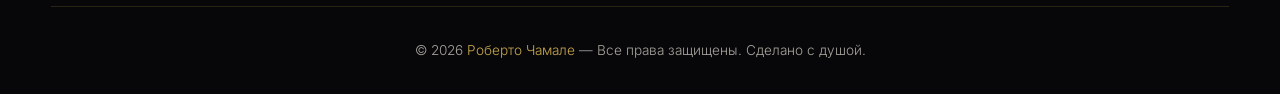
==== commit 7a97f341: "added press section; two articles & their images" ====
--- a/index.html
+++ b/index.html
@@ -35,6 +35,7 @@
         <a href="#home" class="logo" data-link="home"
           >Роберто <span>Чамале</span></a
         >
+        <!-- header navigation section -->
         <nav class="nav" id="nav">
           <ul>
             <li><a href="#home" data-link="home" class="active">Главная</a></li>
@@ -43,6 +44,7 @@
             <li><a href="#videos" data-link="videos">Видео</a></li>
             <li><a href="#concerts" data-link="concerts">Концерты</a></li>
             <li><a href="#gallery" data-link="gallery">Галерея</a></li>
+            <li><a href="#press" data-link="press">Пресса</a></li>
             <li><a href="#contact" data-link="contact">Контакты</a></li>
           </ul>
         </nav>
@@ -241,12 +243,31 @@
         </div>
       </section>
 
+      <!-- ============ PRESS SECTION ============ -->
+      <section class="page" id="press">
+        <div class="section">
+          <div class="container">
+            <span class="eyebrow fade-in">Публикации в СМИ</span>
+            <h2 class="section-title fade-in">Пресса.</h2>
+            <p class="section-subtitle fade-in">
+              Статьи о Роберто Чамале в ведущих музыкальных изданиях. Нажмите на
+              обложку, чтобы прочитать полный текст статьи.
+            </p>
+
+            <div class="press-grid" id="pressGrid"></div>
+          </div>
+        </div>
+      </section>
       <!-- ============ CONTACT SECTION============ -->
       <section class="page" id="contact">
         <div class="section">
           <div class="container">
             <span class="eyebrow fade-in">Контакты</span>
-            <h2 class="section-title fade-in">Создадим что-то вместе.</h2>
+            <h2 class="section-title fade-in">
+              Создадим
+              <br />
+              что-то вместе.
+            </h2>
 
             <div class="contact-grid">
               <div class="contact-info fade-in">
@@ -280,7 +301,7 @@
                   </li>
                 </ul>
               </div>
-
+              <!-- ---------- contact form ---------- -->
               <form class="contact-form fade-in" id="contactForm" novalidate>
                 <div class="form-group">
                   <label for="name">Имя</label>
@@ -347,12 +368,14 @@
             </div>
           </div>
           <div>
+            <!-- footer navigation section -->
             <h4>Навигация</h4>
             <ul class="footer-links">
               <li><a href="#home" data-link="home">Главная</a></li>
               <li><a href="#biography" data-link="biography">Биография</a></li>
               <li><a href="#music" data-link="music">Музыка</a></li>
               <li><a href="#videos" data-link="videos">Видео</a></li>
+              <li><a href="#press" data-link="press">Пресса</a></li>
             </ul>
           </div>
           <div>
--- a/css/style.css
+++ b/css/style.css
@@ -938,6 +938,244 @@
   transform: translateY(0);
 }
 
+/* ---------- Press ---------- */
+.press-grid {
+  display: grid;
+  grid-template-columns: 1fr;
+  gap: 4rem;
+  max-width: 900px;
+  margin: 0 auto;
+}
+
+.press-item {
+  background: var(--bg-card);
+  border: 1px solid var(--border);
+  overflow: hidden;
+  transition: all var(--transition);
+  position: relative;
+}
+
+.press-item:hover {
+  border-color: var(--gold);
+  transform: translateY(-4px);
+  box-shadow: 0 20px 40px rgba(0, 0, 0, 0.3);
+}
+
+/* ---------- Press Image Slider ---------- */
+.press-image-slider {
+  position: relative;
+  aspect-ratio: 16/10;
+  background: var(--bg);
+  overflow: hidden;
+}
+
+.press-image-wrapper {
+  width: 100%;
+  height: 100%;
+  position: relative;
+}
+
+.press-image-item {
+  position: absolute;
+  inset: 0;
+  opacity: 0;
+  transition: opacity 0.6s ease;
+  display: flex;
+  align-items: center;
+  justify-content: center;
+}
+
+.press-image-item.active {
+  opacity: 1;
+  z-index: 1;
+}
+
+.press-image-item img {
+  width: 100%;
+  height: 100%;
+  object-fit: contain;
+  transition: transform 0.6s ease;
+  background: var(--bg);
+}
+
+.press-image-slider:hover .press-image-item img {
+  transform: scale(1.02);
+}
+
+/* Navigation arrows */
+.press-nav {
+  position: absolute;
+  top: 50%;
+  transform: translateY(-50%);
+  z-index: 5;
+  width: 44px;
+  height: 44px;
+  border-radius: 50%;
+  background: rgba(11, 11, 14, 0.8);
+  backdrop-filter: blur(8px);
+  border: 1px solid var(--border);
+  color: var(--gold);
+  display: flex;
+  align-items: center;
+  justify-content: center;
+  cursor: pointer;
+  transition: all var(--transition);
+  opacity: 0;
+  pointer-events: none;
+}
+
+.press-image-slider:hover .press-nav {
+  opacity: 1;
+  pointer-events: auto;
+}
+
+.press-nav:hover {
+  background: var(--gold);
+  color: #0b0b0e;
+  border-color: var(--gold);
+  transform: translateY(-50%) scale(1.1);
+}
+
+.press-nav-prev {
+  left: 12px;
+}
+
+.press-nav-next {
+  right: 12px;
+}
+
+/* Page counter */
+.press-page-counter {
+  position: absolute;
+  bottom: 16px;
+  right: 16px;
+  z-index: 5;
+  background: rgba(11, 11, 14, 0.8);
+  backdrop-filter: blur(8px);
+  padding: 0.3rem 0.8rem;
+  border-radius: 4px;
+  border: 1px solid var(--border);
+  font-size: 0.75rem;
+  color: var(--text-dim);
+  letter-spacing: 1px;
+  user-select: none;
+}
+
+.press-current-page {
+  color: var(--gold);
+  font-weight: 500;
+}
+
+/* Dots */
+.press-dots {
+  position: absolute;
+  bottom: 16px;
+  left: 50%;
+  transform: translateX(-50%);
+  z-index: 5;
+  display: flex;
+  gap: 8px;
+  padding: 0.4rem 0.8rem;
+  background: rgba(11, 11, 14, 0.7);
+  backdrop-filter: blur(8px);
+  border-radius: 20px;
+  border: 1px solid var(--border);
+}
+
+.press-dot {
+  width: 8px;
+  height: 8px;
+  border-radius: 50%;
+  background: var(--text-dim);
+  cursor: pointer;
+  transition: all var(--transition);
+  border: none;
+  padding: 0;
+}
+
+.press-dot:hover {
+  background: var(--gold-soft);
+  transform: scale(1.2);
+}
+
+.press-dot.active {
+  background: var(--gold);
+  width: 24px;
+  border-radius: 4px;
+}
+
+/* ---------- Press Info ---------- */
+.press-info {
+  padding: 2rem 2.5rem;
+}
+
+.press-meta {
+  display: flex;
+  gap: 2rem;
+  margin-bottom: 0.8rem;
+  flex-wrap: wrap;
+}
+
+.press-magazine {
+  color: var(--gold);
+  font-size: 0.8rem;
+  letter-spacing: 2px;
+  text-transform: uppercase;
+  font-weight: 500;
+}
+
+.press-magazine i {
+  margin-right: 0.5rem;
+}
+
+.press-date {
+  color: var(--text-dim);
+  font-size: 0.8rem;
+  letter-spacing: 1px;
+}
+
+.press-date i {
+  margin-right: 0.5rem;
+}
+
+.press-info h3 {
+  font-size: 1.3rem;
+  margin-bottom: 1rem;
+  line-height: 1.4;
+}
+
+.press-text {
+  max-height: 0;
+  opacity: 0;
+  overflow: hidden;
+  transition: all 0.6s cubic-bezier(0.2, 0.7, 0.2, 1);
+  color: var(--text-dim);
+  line-height: 1.8;
+}
+
+.press-text p {
+  margin-bottom: 1rem;
+}
+
+.press-text p:last-child {
+  margin-bottom: 0;
+}
+
+.press-item.open .press-text {
+  max-height: 2000px;
+  opacity: 1;
+  margin-bottom: 1.5rem;
+}
+
+.press-toggle {
+  margin-top: 0.5rem;
+  cursor: pointer;
+}
+
+.press-toggle i {
+  transition: transform 0.3s ease;
+}
+
 /* ---------- Responsive ---------- */
 @media (max-width: 900px) {
   .hamburger {
@@ -1003,6 +1241,56 @@
   .concert-meta {
     justify-content: center;
   }
+  /* Press responsive */
+  .press-info {
+    padding: 1.5rem;
+  }
+
+  .press-meta {
+    gap: 0.8rem;
+    flex-direction: column;
+  }
+
+  .press-image-slider {
+    aspect-ratio: 4/3;
+  }
+
+  .press-nav {
+    width: 38px;
+    height: 38px;
+    opacity: 0.7;
+    pointer-events: auto;
+  }
+
+  .press-nav-prev {
+    left: 10px;
+  }
+
+  .press-nav-next {
+    right: 10px;
+  }
+
+  .press-dots {
+    bottom: 12px;
+    padding: 0.3rem 0.7rem;
+    gap: 7px;
+  }
+
+  .press-dot {
+    width: 7px;
+    height: 7px;
+  }
+
+  .press-dot.active {
+    width: 20px;
+  }
+
+  .press-page-counter {
+    bottom: 12px;
+    right: 12px;
+    font-size: 0.7rem;
+    padding: 0.2rem 0.6rem;
+  }
 }
 
 @media (max-width: 560px) {
@@ -1037,4 +1325,38 @@
     width: 100%;
     justify-content: center;
   }
-}
+
+  /* Press responsive */
+  .press-image-slider {
+    aspect-ratio: 3/4;
+  }
+
+  .press-nav {
+    width: 32px;
+    height: 32px;
+    font-size: 0.8rem;
+  }
+
+  .press-dots {
+    gap: 5px;
+    padding: 0.25rem 0.5rem;
+  }
+
+  .press-dot {
+    width: 6px;
+    height: 6px;
+  }
+
+  .press-dot.active {
+    width: 16px;
+  }
+
+  .press-page-counter {
+    font-size: 0.6rem;
+    padding: 0.15rem 0.5rem;
+  }
+
+  .press-info h3 {
+    font-size: 1.1rem;
+  }
+}
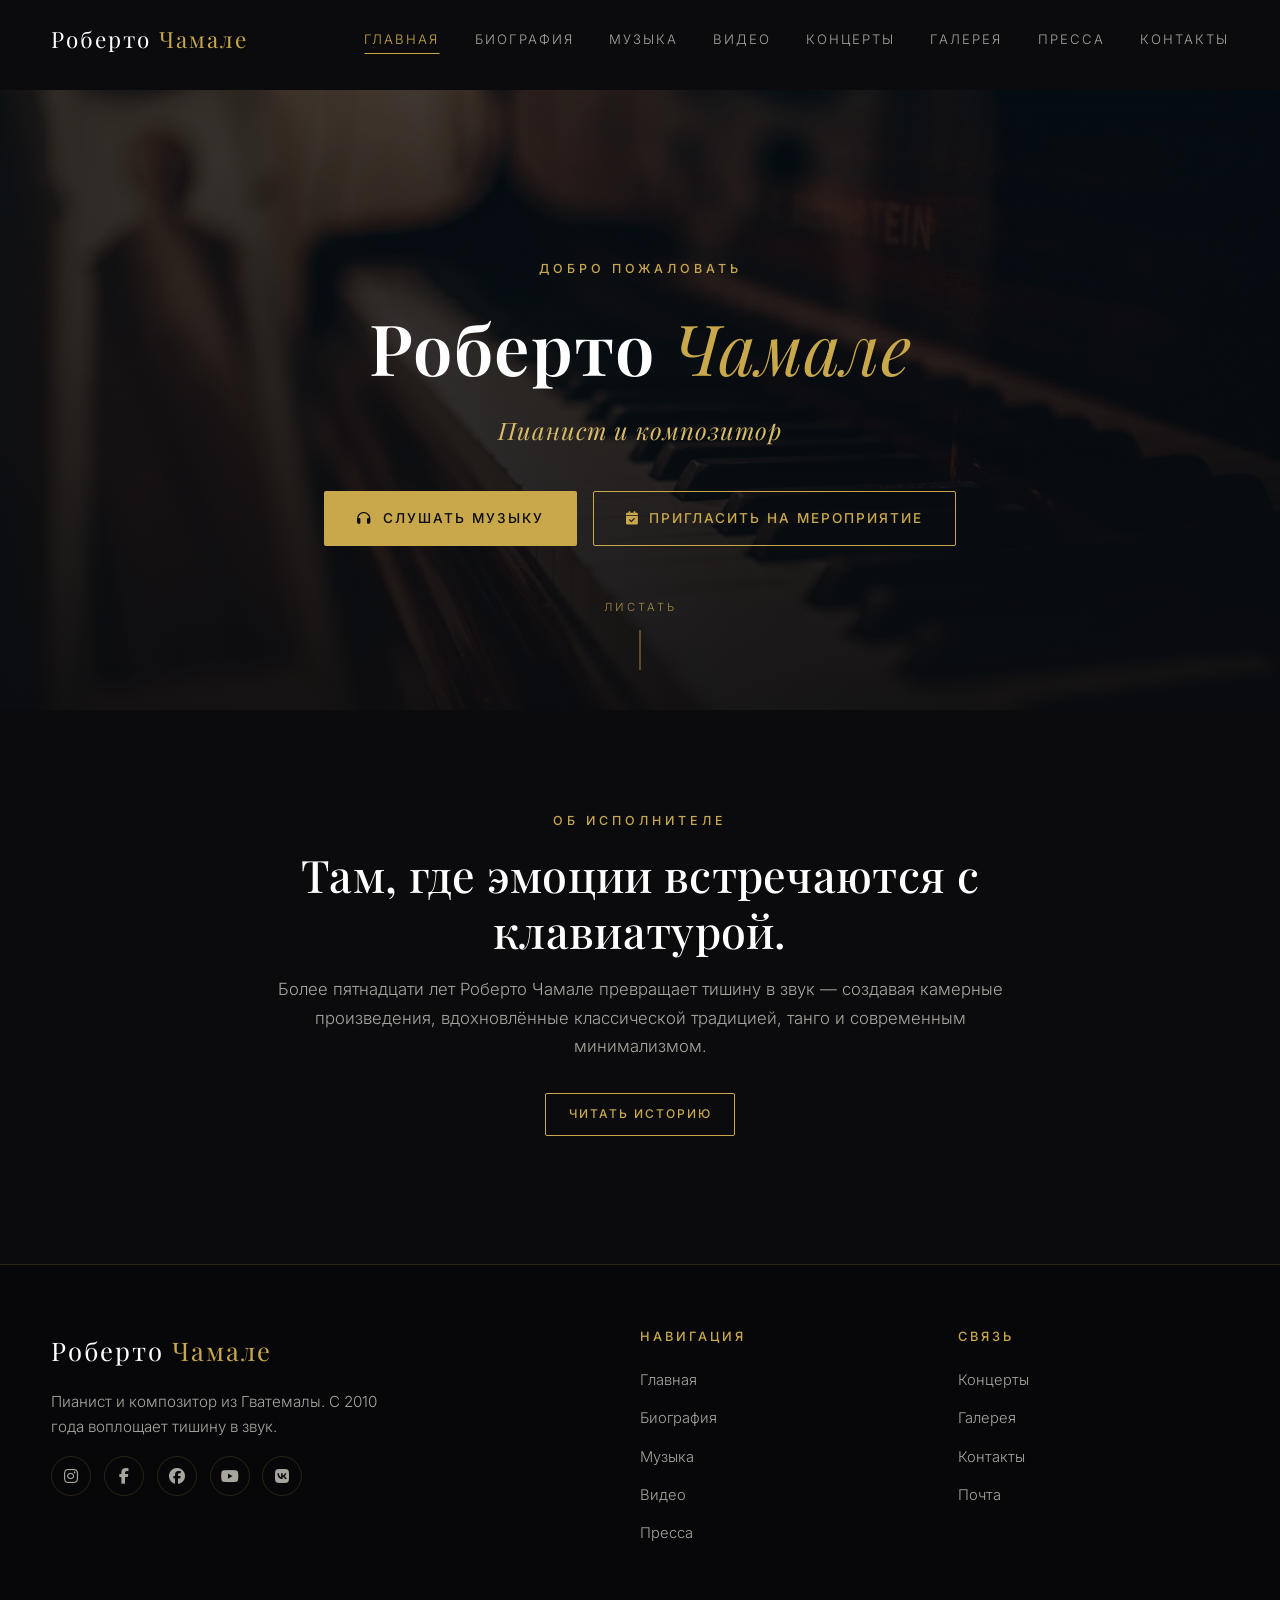
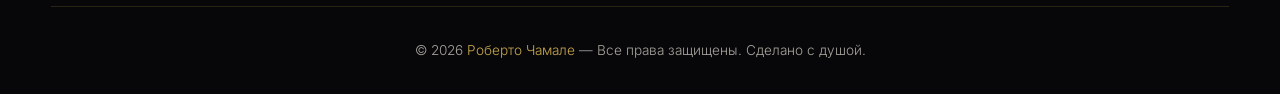
==== commit 79a9ae76: "Change social media icons" ====
--- a/index.html
+++ b/index.html
@@ -353,18 +353,46 @@
               звук.
             </p>
             <div class="social-icons">
-              <a href="#" aria-label="Spotify"
-                ><i class="fab fa-spotify"></i
-              ></a>
-              <a href="#" aria-label="Apple Music"
-                ><i class="fab fa-apple"></i
-              ></a>
-              <a href="#" aria-label="YouTube"
-                ><i class="fab fa-youtube"></i
-              ></a>
-              <a href="#" aria-label="Instagram"
-                ><i class="fab fa-instagram"></i
-              ></a>
+              <a
+                href="https://www.instagram.com/roberto.p.chamale"
+                aria-label="Instagram"
+                target="_blank"
+                rel="noopener noreferrer"
+              >
+                <i class="fab fa-instagram"></i>
+              </a>
+              <a
+                href="https://www.facebook.com/share/1EBgWrgMzm/"
+                aria-label="Facebook"
+                target="_blank"
+                rel="noopener noreferrer"
+              >
+                <i class="fab fa-facebook-f"></i>
+              </a>
+              <a
+                href="https://www.facebook.com/share/1945JqxK6U/"
+                aria-label="Facebook"
+                target="_blank"
+                rel="noopener noreferrer"
+              >
+                <i class="fab fa-facebook"></i>
+              </a>
+              <a
+                href="https://youtube.com/@robertoperezchamale882"
+                aria-label="YouTube"
+                target="_blank"
+                rel="noopener noreferrer"
+              >
+                <i class="fab fa-youtube"></i>
+              </a>
+              <a
+                href="https://vk.ru/id528224737"
+                aria-label="VK"
+                target="_blank"
+                rel="noopener noreferrer"
+              >
+                <i class="fab fa-vk"></i>
+              </a>
             </div>
           </div>
           <div>
